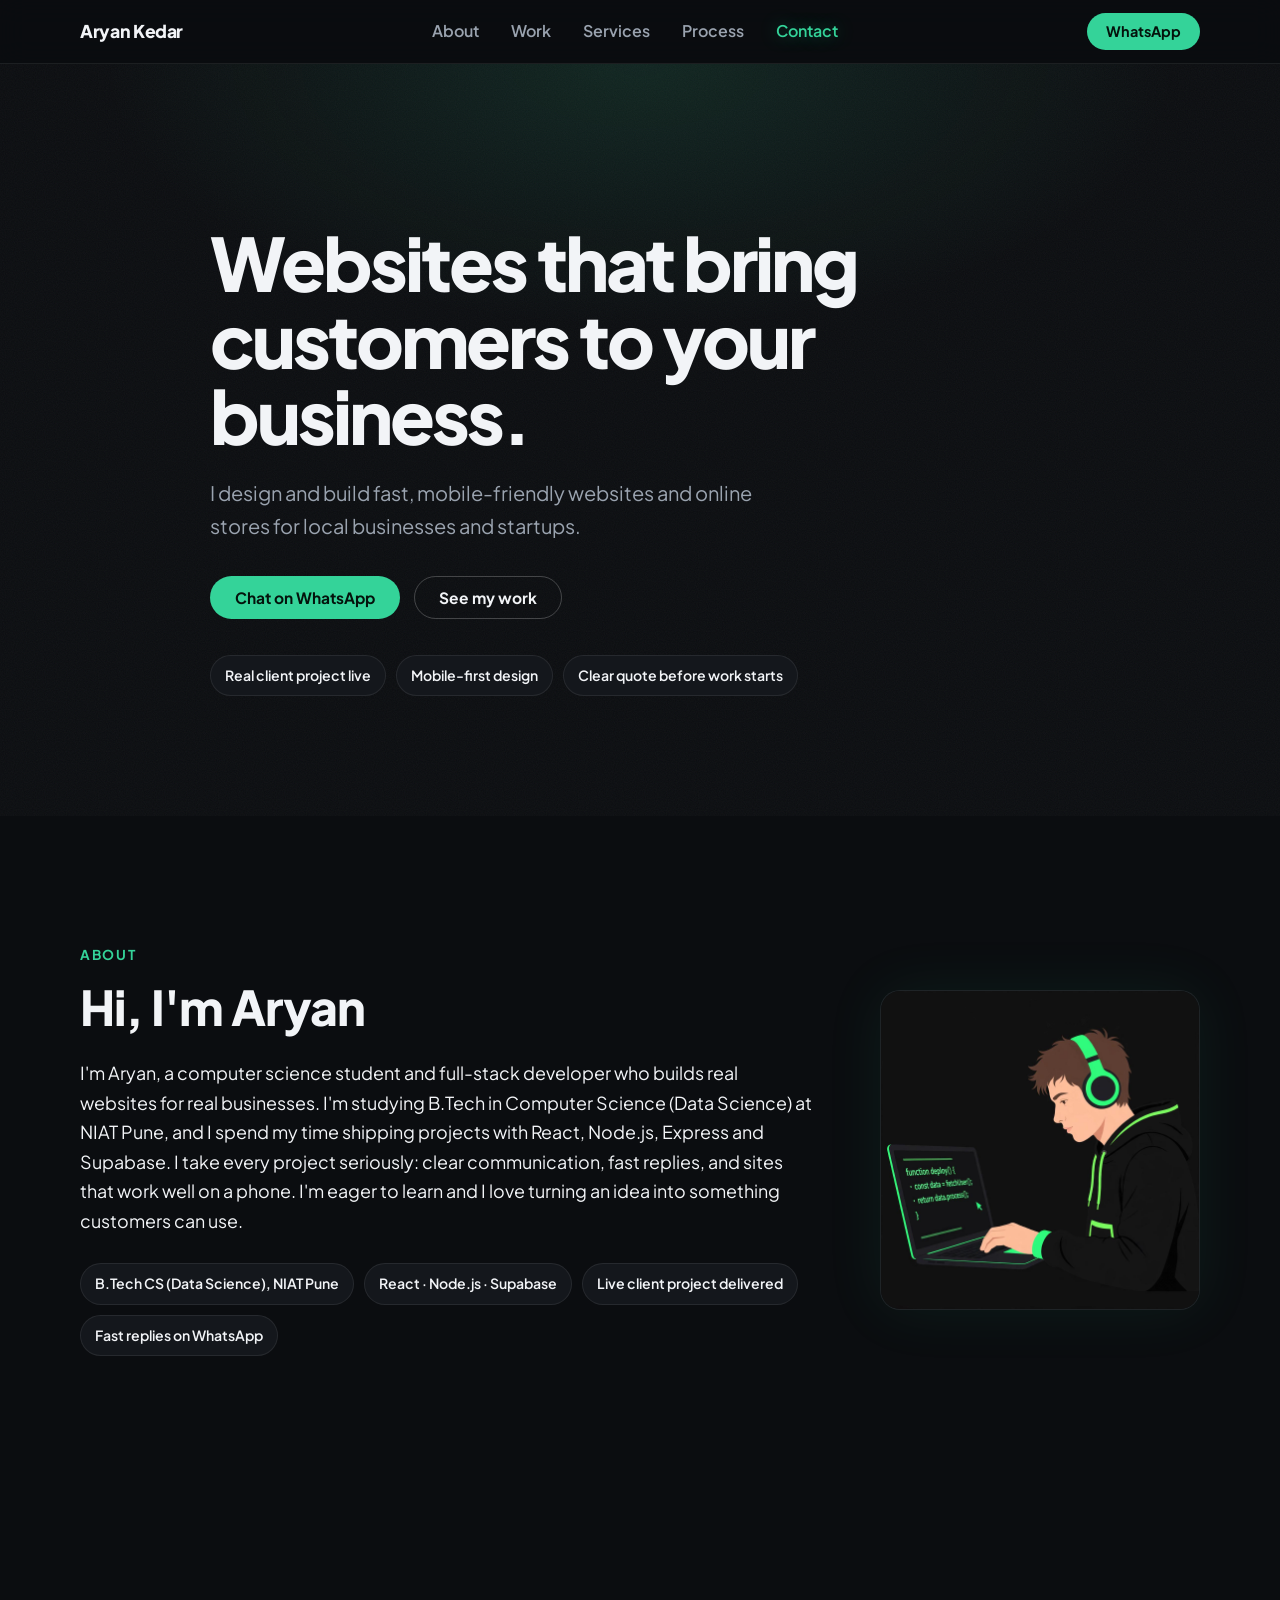
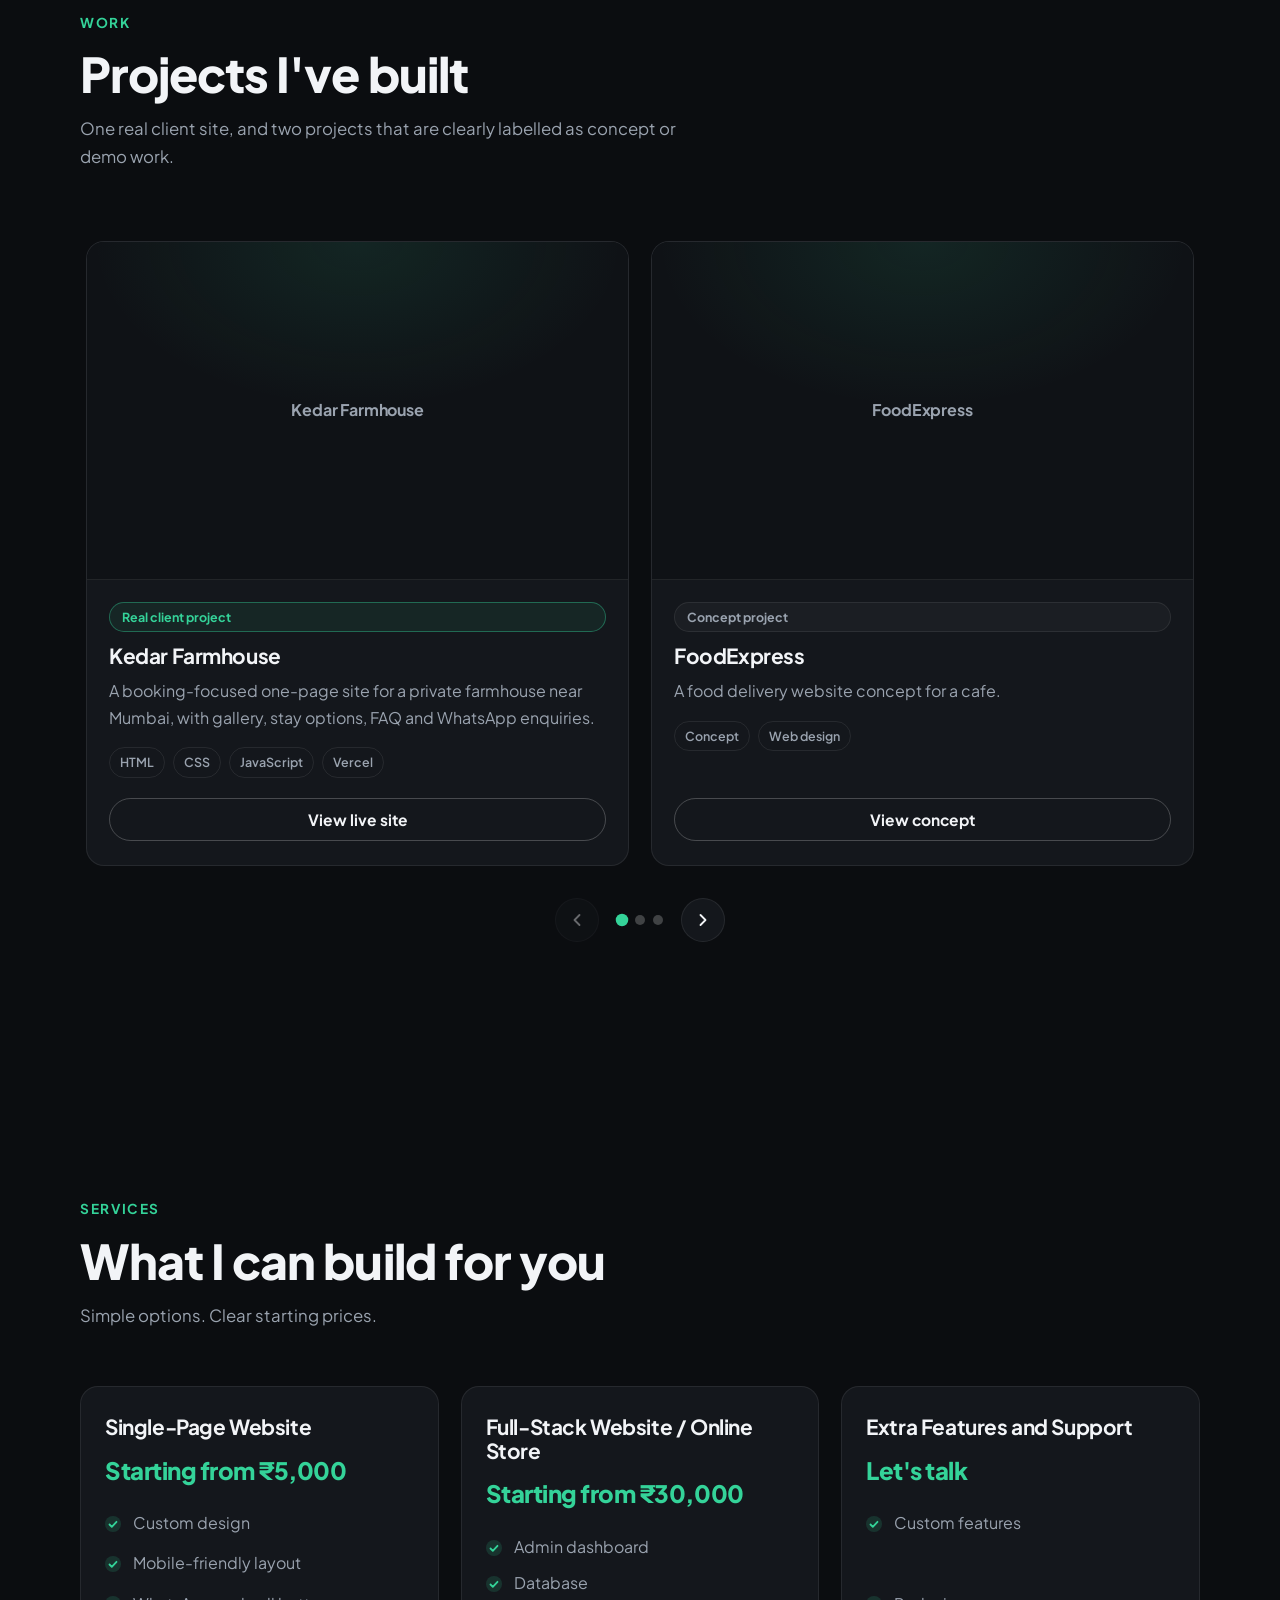
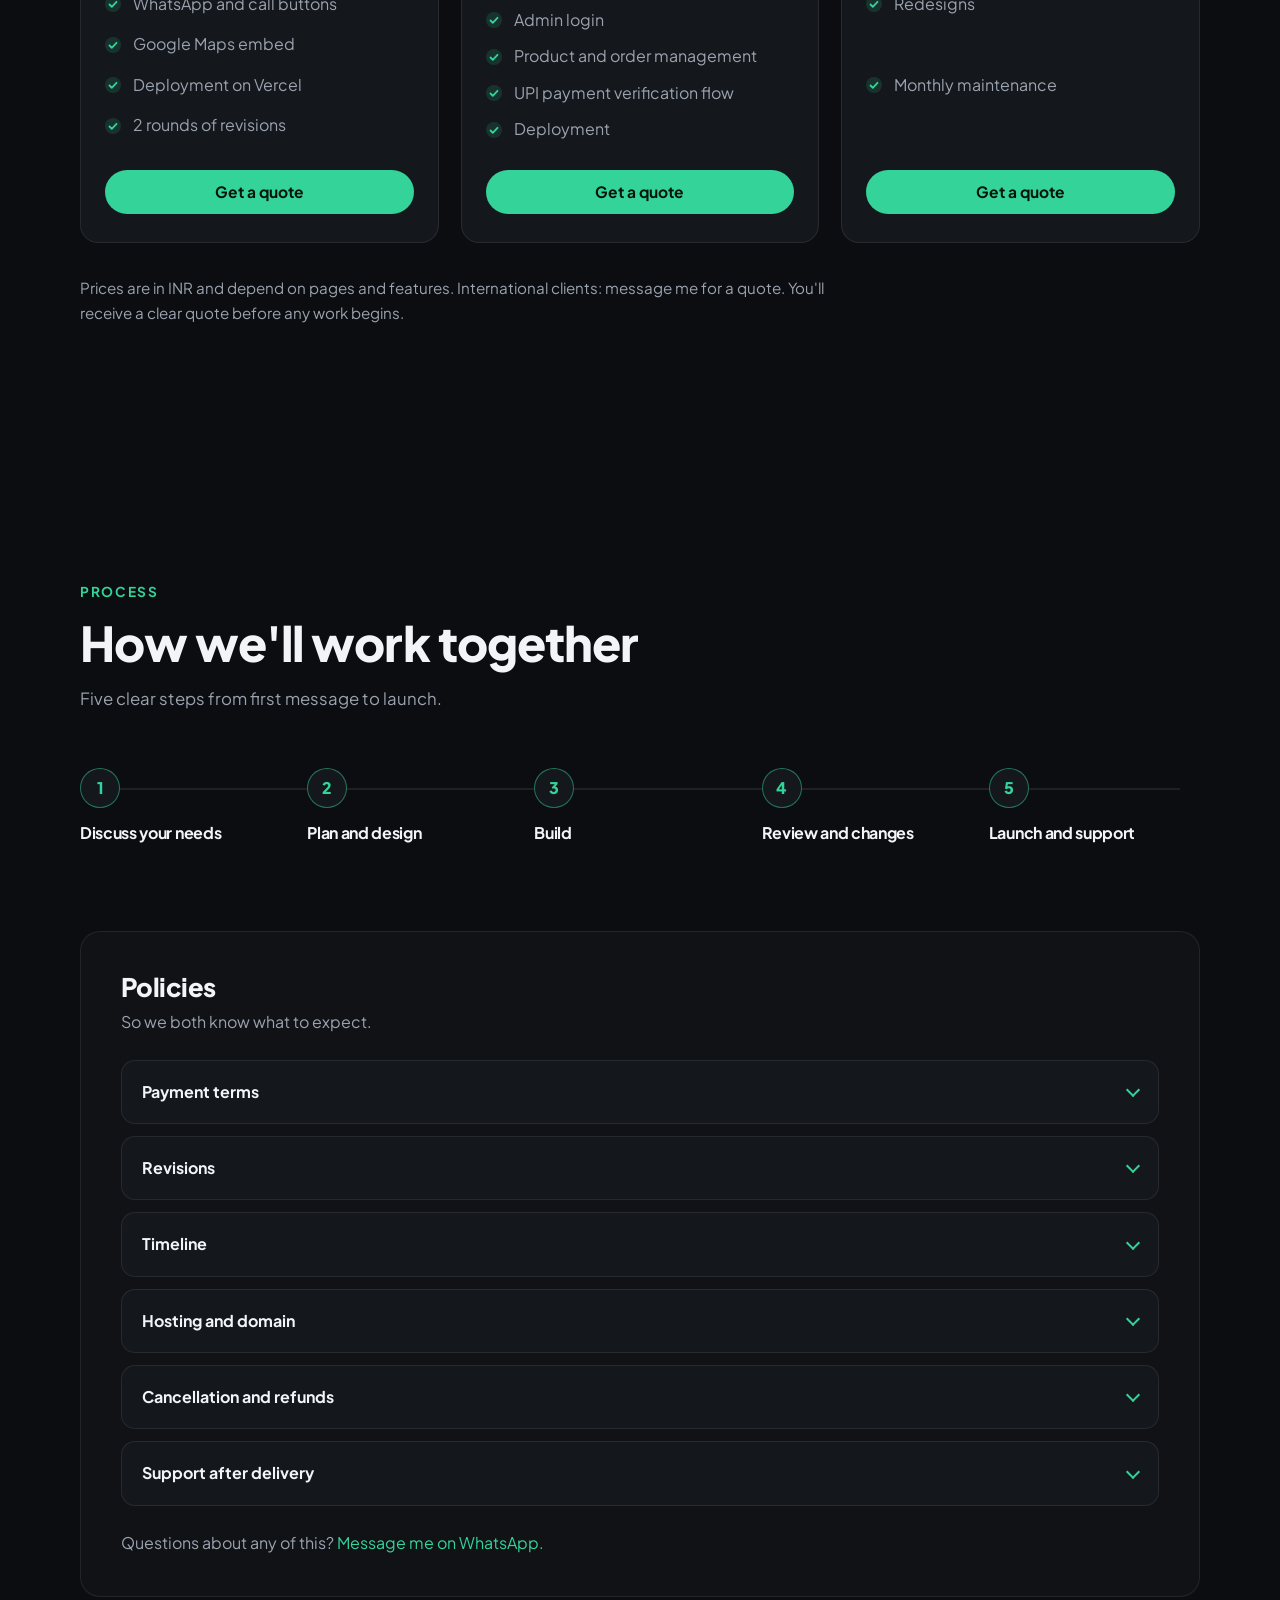
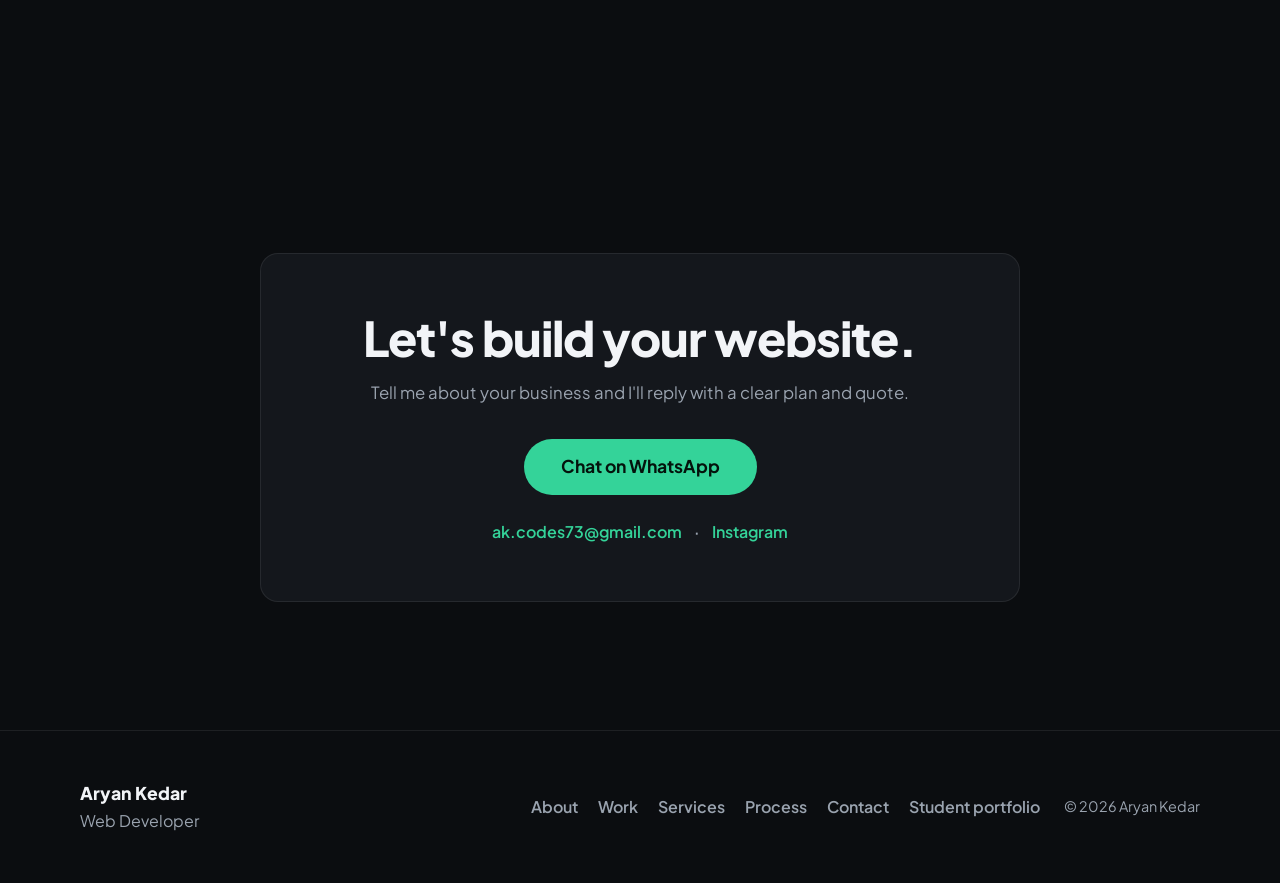
==== index.html @ d295b37e "initial commit" ====
<!DOCTYPE html>
<html lang="en">

<head>
  <meta charset="utf-8">
  <meta name="viewport" content="width=device-width, initial-scale=1">
  <title>Aryan Kedar | Web Developer for Local Businesses and Startups</title>
  <meta name="description"
    content="Aryan Kedar builds fast, mobile-friendly websites and online stores for local businesses and startups in India and abroad. Get a clear quote before work starts.">
  <meta name="theme-color" content="#0B0D10">

  <!-- Open Graph -->
  <meta property="og:type" content="website">
  <meta property="og:title" content="Aryan Kedar | Web Developer">
  <meta property="og:description"
    content="Websites that bring customers to your business. Fast, mobile-friendly sites and online stores for local businesses and startups.">
  <meta property="og:locale" content="en_IN">
  <meta name="twitter:card" content="summary">

  <!-- Favicon -->
  <link rel="icon" type="image/svg+xml" href="assets/favicon.svg">

  <!-- Fonts -->
  <link rel="preconnect" href="https://fonts.googleapis.com">
  <link rel="preconnect" href="https://fonts.gstatic.com" crossorigin>
  <link href="https://fonts.googleapis.com/css2?family=Plus+Jakarta+Sans:wght@400;500;600;700;800&display=swap"
    rel="stylesheet">

  <link rel="stylesheet" href="css/style.css">
  <script src="js/main.js" defer></script>
</head>

<body>
  <a class="skip-link" href="#main">Skip to content</a>

  <!-- 1. NAVBAR -->
  <header class="navbar" id="navbar">
    <div class="container nav-inner">
      <a href="#top" class="brand" aria-label="Aryan Kedar, home">Aryan Kedar</a>

      <nav id="site-nav" class="nav-links" aria-label="Main">
        <a href="#about" data-nav>About</a>
        <a href="#work" data-nav>Work</a>
        <a href="#services" data-nav>Services</a>
        <a href="#process" data-nav>Process</a>
        <a href="#contact" data-nav>Contact</a>
        <a class="btn btn-primary btn-sm nav-wa-mobile" data-wa="general" href="#contact" target="_blank"
          rel="noopener">WhatsApp</a>
      </nav>

      <a class="btn btn-primary btn-sm nav-wa" data-wa="general" href="#contact" target="_blank"
        rel="noopener">WhatsApp</a>

      <button class="menu-toggle" id="menu-toggle" aria-label="Open menu" aria-expanded="false"
        aria-controls="site-nav">
        <span></span><span></span><span></span>
      </button>
    </div>
  </header>

  <main id="main">
    <!-- 2. HERO -->
    <section class="hero" id="top">
      <div class="container hero-inner">
        <h1 class="hero-title reveal">Websites that bring customers to your business.</h1>
        <p class="hero-sub reveal">I design and build fast, mobile-friendly websites and online stores for local
          businesses and startups.</p>
        <div class="hero-actions reveal">
          <a class="btn btn-primary" data-wa="general" href="#contact" target="_blank" rel="noopener">Chat on
            WhatsApp</a>
          <a class="btn btn-outline" href="#work">See my work</a>
        </div>
        <ul class="chips reveal" aria-label="Highlights">
          <li class="chip">Real client project live</li>
          <li class="chip">Mobile-first design</li>
          <li class="chip">Clear quote before work starts</li>
        </ul>
      </div>
    </section>

    <!-- 6. ABOUT -->
    <section class="section" id="about" aria-labelledby="about-title">
      <div class="container about-grid">
        <div class="about-copy">
          <header class="section-head reveal">
            <p class="eyebrow">About</p>
            <h2 id="about-title">Hi, I'm Aryan</h2>
          </header>
          <p class="about-text reveal">I'm Aryan, a computer science student and full-stack developer who builds real
            websites for real businesses. I'm studying B.Tech in Computer Science (Data Science) at NIAT Pune, and I
            spend my time shipping projects with React, Node.js, Express and Supabase. I take every project seriously:
            clear communication, fast replies, and sites that work well on a phone. I'm eager to learn and I love
            turning an idea into something customers can use.</p>
          <ul class="chips reveal" aria-label="Credentials">
            <li class="chip">B.Tech CS (Data Science), NIAT Pune</li>
            <li class="chip">React · Node.js · Supabase</li>
            <li class="chip">Live client project delivered</li>
            <li class="chip">Fast replies on WhatsApp</li>
          </ul>
        </div>
        <figure class="about-figure reveal">
          <img src="assets/images/character.png.jpeg" alt="Friendly cartoon character waving hello" width="352" height="739"
            loading="lazy">
        </figure>
      </div>
    </section>

    <!-- 3. WORK -->
    <section class="section" id="work" aria-labelledby="work-title">
      <div class="container">
        <header class="section-head reveal">
          <p class="eyebrow">Work</p>
          <h2 id="work-title">Projects I've built</h2>
          <p class="section-sub">One real client site, and two projects that are clearly labelled as concept or demo
            work.</p>
        </header>

        <div class="carousel reveal" id="work-carousel" role="region" aria-roledescription="carousel"
          aria-label="Projects">
          <div class="carousel-track" id="work-track" tabindex="0">
            <article class="card project" aria-label="Project 1 of 3">
              <div class="shot">
                <img src="assets/images/kedar-farmhouse.jpg" alt="Screenshot of the Kedar Farmhouse booking website"
                  loading="lazy" width="800" height="500">
                <div class="shot-placeholder" aria-hidden="true"><span>Kedar Farmhouse</span></div>
              </div>
              <div class="card-body">
                <span class="status status-live">Real client project</span>
                <h3>Kedar Farmhouse</h3>
                <p>A booking-focused one-page site for a private farmhouse near Mumbai, with gallery, stay options, FAQ
                  and WhatsApp enquiries.</p>
                <ul class="tags" aria-label="Technologies">
                  <li>HTML</li>
                  <li>CSS</li>
                  <li>JavaScript</li>
                  <li>Vercel</li>
                </ul>
                <a class="btn btn-outline btn-block" href="https://kedar-farmhouse.vercel.app" target="_blank"
                  rel="noopener">View live site</a>
              </div>
            </article>

            <article class="card project" aria-label="Project 2 of 3">
              <div class="shot">
                <img src="assets/images/foodexpress.jpg"
                  alt="Screenshot of the FoodExpress cafe delivery website concept" loading="lazy" width="800"
                  height="500">
                <div class="shot-placeholder" aria-hidden="true"><span>FoodExpress</span></div>
              </div>
              <div class="card-body">
                <span class="status">Concept project</span>
                <h3>FoodExpress</h3>
                <p>A food delivery website concept for a cafe.</p>
                <ul class="tags" aria-label="Technologies">
                  <li>Concept</li>
                  <li>Web design</li>
                </ul>
                <a class="btn btn-outline btn-block" href="https://foodexpress73.lovable.app/" target="_blank"
                  rel="noopener">View concept</a>
              </div>
            </article>

            <article class="card project" aria-label="Project 3 of 3">
              <div class="shot">
                <img src="assets/images/my-shop-store.jpg" alt="Screenshot of the My Shop Store full-stack demo"
                  loading="lazy" width="800" height="500">
                <div class="shot-placeholder" aria-hidden="true"><span>My Shop Store</span></div>
              </div>
              <div class="card-body">
                <span class="status">Full-stack demo</span>
                <h3>My Shop Store</h3>
                <p>An online store with an admin dashboard, UPI payment verification and real-time orders.</p>
                <ul class="tags" aria-label="Technologies">
                  <li>React</li>
                  <li>Supabase</li>
                  <li>Tailwind</li>
                </ul>
                <button class="btn btn-outline btn-block" type="button" disabled aria-disabled="true">Coming
                  soon</button>
              </div>
            </article>
          </div>
          <div class="carousel-controls">
            <button class="carousel-btn" type="button" id="work-prev" aria-label="Previous project">
              <svg viewBox="0 0 24 24" width="20" height="20" fill="none" stroke="currentColor" stroke-width="2.2"
                stroke-linecap="round" stroke-linejoin="round" aria-hidden="true">
                <path d="M15 6l-6 6 6 6" />
              </svg>
            </button>
            <div class="carousel-dots" id="work-dots" role="tablist" aria-label="Choose project"></div>
            <button class="carousel-btn" type="button" id="work-next" aria-label="Next project">
              <svg viewBox="0 0 24 24" width="20" height="20" fill="none" stroke="currentColor" stroke-width="2.2"
                stroke-linecap="round" stroke-linejoin="round" aria-hidden="true">
                <path d="M9 6l6 6-6 6" />
              </svg>
            </button>
          </div>
        </div>
      </div>
    </section>

    <!-- 4. SERVICES -->
    <section class="section" id="services" aria-labelledby="services-title">
      <div class="container">
        <header class="section-head reveal">
          <p class="eyebrow">Services</p>
          <h2 id="services-title">What I can build for you</h2>
          <p class="section-sub">Simple options. Clear starting prices.</p>
        </header>

        <div class="grid grid-3">
          <article class="card service reveal">
            <h3>Single-Page Website</h3>
            <p class="price">Starting from ₹5,000</p>
            <ul class="checks">
              <li>Custom design</li>
              <li>Mobile-friendly layout</li>
              <li>WhatsApp and call buttons</li>
              <li>Google Maps embed</li>
              <li>Deployment on Vercel</li>
              <li>2 rounds of revisions</li>
            </ul>
            <a class="btn btn-primary btn-block" data-wa="single" href="#contact" target="_blank" rel="noopener">Get a
              quote</a>
          </article>

          <article class="card service reveal">
            <h3>Full-Stack Website / Online Store</h3>
            <p class="price">Starting from ₹30,000</p>
            <ul class="checks">
              <li>Admin dashboard</li>
              <li>Database</li>
              <li>Admin login</li>
              <li>Product and order management</li>
              <li>UPI payment verification flow</li>
              <li>Deployment</li>
            </ul>
            <a class="btn btn-primary btn-block" data-wa="fullstack" href="#contact" target="_blank" rel="noopener">Get
              a quote</a>
          </article>

          <article class="card service reveal">
            <h3>Extra Features and Support</h3>
            <p class="price">Let's talk</p>
            <ul class="checks">
              <li>Custom features</li>
              <li>Redesigns</li>
              <li>Monthly maintenance</li>
            </ul>
            <a class="btn btn-primary btn-block" data-wa="extras" href="#contact" target="_blank" rel="noopener">Get a
              quote</a>
          </article>
        </div>

        <p class="note reveal">Prices are in INR and depend on pages and features. International clients: message me for
          a quote. You'll receive a clear quote before any work begins.</p>
      </div>
    </section>

    <!-- 5. PROCESS AND POLICIES -->
    <section class="section" id="process" aria-labelledby="process-title">
      <div class="container">
        <header class="section-head reveal">
          <p class="eyebrow">Process</p>
          <h2 id="process-title">How we'll work together</h2>
          <p class="section-sub">Five clear steps from first message to launch.</p>
        </header>

        <!-- Part A: timeline -->
        <ol class="timeline reveal">
          <li><span class="step-num" aria-hidden="true">1</span>
            <h3>Discuss your needs</h3>
          </li>
          <li><span class="step-num" aria-hidden="true">2</span>
            <h3>Plan and design</h3>
          </li>
          <li><span class="step-num" aria-hidden="true">3</span>
            <h3>Build</h3>
          </li>
          <li><span class="step-num" aria-hidden="true">4</span>
            <h3>Review and changes</h3>
          </li>
          <li><span class="step-num" aria-hidden="true">5</span>
            <h3>Launch and support</h3>
          </li>
        </ol>

        <!-- Part B: policies (filled by js/main.js from the POLICIES array) -->
        <div class="policies reveal" id="policies" hidden aria-labelledby="policies-title">
          <h3 id="policies-title" class="policies-title">Policies</h3>
          <p class="policies-sub">So we both know what to expect.</p>
          <div class="accordion" id="policies-list"></div>
          <p class="policies-foot">Questions about any of this? <a data-wa="policies" href="#contact" target="_blank"
              rel="noopener">Message me on WhatsApp.</a></p>
        </div>
      </div>
    </section>

    <!-- 7. CONTACT -->
    <section class="section" id="contact" aria-labelledby="contact-title">
      <div class="container narrow">
        <div class="card contact-card reveal">
          <h2 id="contact-title">Let's build your website.</h2>
          <p class="section-sub">Tell me about your business and I'll reply with a clear plan and quote.</p>

          <a class="btn btn-primary btn-lg" data-wa="general" href="#contact" target="_blank" rel="noopener">Chat on
            WhatsApp</a>

          <p class="contact-links">
            <a id="email-link" href="#contact">Email</a>
            <span aria-hidden="true">·</span>
            <a id="instagram-link" href="#contact" target="_blank" rel="noopener">Instagram</a>
          </p>
        </div>
      </div>
    </section>
  </main>

  <!-- 8. FOOTER -->
  <footer class="footer">
    <div class="container footer-inner">
      <div>
        <p class="footer-name">Aryan Kedar</p>
        <p class="footer-role">Web Developer</p>
      </div>
      <nav class="footer-links" aria-label="Footer">
        <a href="#about">About</a>
        <a href="#work">Work</a>
        <a href="#services">Services</a>
        <a href="#process">Process</a>
        <a href="#contact">Contact</a>
        <a href="https://portfolio-website-delta-ten-23.vercel.app/" target="_blank" rel="noopener">Student
          portfolio</a>
      </nav>
      <p class="footer-copy">© 2026 Aryan Kedar</p>
    </div>
  </footer>

  <!-- Floating WhatsApp button (shown on mobile) -->
  <a class="wa-float" data-wa="general" href="#contact" target="_blank" rel="noopener" aria-label="Chat on WhatsApp">
    <svg viewBox="0 0 24 24" width="26" height="26" fill="currentColor" aria-hidden="true">
      <path
        d="M12.04 2a9.9 9.9 0 0 0-8.5 14.95L2 22l5.2-1.5A9.9 9.9 0 1 0 12.04 2Zm0 18.1a8.2 8.2 0 0 1-4.2-1.16l-.3-.18-3.08.89.9-3-.2-.31a8.2 8.2 0 1 1 6.88 3.76Zm4.5-6.13c-.25-.12-1.46-.72-1.69-.8-.23-.08-.39-.12-.56.12-.16.25-.64.8-.78.97-.14.16-.29.18-.53.06a6.7 6.7 0 0 1-3.3-2.88c-.25-.43.25-.4.72-1.33.08-.16.04-.3-.02-.42-.06-.12-.56-1.35-.76-1.85-.2-.48-.4-.42-.56-.42h-.47c-.16 0-.43.06-.65.3-.23.25-.86.84-.86 2.05 0 1.2.88 2.37 1 2.54.12.16 1.72 2.63 4.17 3.69.58.25 1.04.4 1.4.52.59.19 1.12.16 1.54.1.47-.07 1.46-.6 1.66-1.17.2-.58.2-1.07.14-1.17-.06-.1-.23-.16-.47-.29Z" />
    </svg>
  </a>
</body>

</html>
---- css/style.css ----
/* ==========================================================
   Aryan Kedar portfolio | Dark theme, mobile-first
   ========================================================== */

/* ---------- Design tokens ---------- */
:root {
  --bg: #0B0D10;
  --surface: #14171C;
  --border: rgba(255, 255, 255, 0.08);
  --text: #F2F4F7;
  --muted: #9AA3AF;
  --accent: #34D399;
  --accent-ink: #04130C;
  /* dark text on emerald buttons (high contrast) */
  --glow: 0 0 0 1px rgba(52, 211, 153, 0.35), 0 8px 30px rgba(52, 211, 153, 0.18);
  --radius: 18px;
  --nav-h: 64px;
  --font: "Plus Jakarta Sans", "Inter", system-ui, -apple-system, "Segoe UI", Roboto, sans-serif;
}

/* ---------- Reset and base ---------- */
*,
*::before,
*::after {
  box-sizing: border-box;
}

html {
  scroll-behavior: smooth;
  scroll-padding-top: calc(var(--nav-h) + 12px);
}

body {
  margin: 0;
  background: var(--bg);
  color: var(--text);
  font-family: var(--font);
  font-size: 1rem;
  line-height: 1.65;
  -webkit-font-smoothing: antialiased;
}

img {
  max-width: 100%;
  display: block;
}

a {
  color: var(--accent);
  text-decoration: none;
}

a:hover {
  text-decoration: underline;
}

ul,
ol {
  margin: 0;
  padding: 0;
  list-style: none;
}

h1,
h2,
h3,
p {
  margin: 0;
}

h1,
h2,
h3 {
  letter-spacing: -0.02em;
  line-height: 1.15;
}

[hidden] {
  display: none !important;
}

/* Visible focus for keyboard users */
:focus-visible {
  outline: 2px solid var(--accent);
  outline-offset: 3px;
  border-radius: 6px;
}

.skip-link {
  position: absolute;
  left: 12px;
  top: -60px;
  z-index: 200;
  background: var(--accent);
  color: var(--accent-ink);
  padding: 10px 16px;
  border-radius: 10px;
  font-weight: 700;
}

.skip-link:focus {
  top: 12px;
  text-decoration: none;
}

.container {
  width: min(1120px, 100% - 40px);
  margin-inline: auto;
}

.container.narrow {
  width: min(760px, 100% - 40px);
}

/* ---------- Buttons ---------- */
.btn {
  display: inline-flex;
  align-items: center;
  justify-content: center;
  gap: 8px;
  padding: 13px 24px;
  border-radius: 999px;
  font: inherit;
  font-weight: 700;
  font-size: 0.97rem;
  line-height: 1;
  border: 1px solid transparent;
  cursor: pointer;
  transition: transform .2s ease, box-shadow .2s ease, background .2s ease, border-color .2s ease;
}

.btn:hover {
  text-decoration: none;
  transform: translateY(-2px);
}

.btn-primary {
  background: var(--accent);
  color: var(--accent-ink);
}

.btn-primary:hover {
  box-shadow: var(--glow);
}

.btn-outline {
  background: transparent;
  color: var(--text);
  border-color: rgba(255, 255, 255, 0.22);
}

.btn-outline:hover {
  border-color: var(--accent);
  color: var(--accent);
}

.btn-sm {
  padding: 10px 18px;
  font-size: 0.9rem;
}

.btn-lg {
  padding: 18px 36px;
  font-size: 1.1rem;
}

.btn-block {
  width: 100%;
}

.btn:disabled {
  opacity: .55;
  cursor: not-allowed;
  transform: none;
  box-shadow: none;
  border-color: var(--border);
  color: var(--muted);
}

/* ---------- Navbar ---------- */
.navbar {
  position: sticky;
  top: 0;
  z-index: 100;
  height: var(--nav-h);
  background: rgba(11, 13, 16, 0.72);
  -webkit-backdrop-filter: blur(14px);
  backdrop-filter: blur(14px);
  border-bottom: 1px solid var(--border);
}

.nav-inner {
  height: 100%;
  display: flex;
  align-items: center;
  justify-content: space-between;
  gap: 16px;
}

.brand {
  color: var(--text);
  font-weight: 800;
  font-size: 1.1rem;
  letter-spacing: -0.02em;
}

.brand:hover {
  text-decoration: none;
}

.nav-links {
  position: absolute;
  top: var(--nav-h);
  left: 0;
  right: 0;
  display: none;
  flex-direction: column;
  gap: 4px;
  padding: 16px 20px 20px;
  background: rgba(11, 13, 16, 0.96);
  border-bottom: 1px solid var(--border);
}

.nav-links.open {
  display: flex;
}

.nav-links a[data-nav] {
  color: var(--muted);
  font-weight: 600;
  padding: 12px 4px;
  border-radius: 8px;
}

.nav-links a[data-nav]:hover {
  color: var(--text);
  text-decoration: none;
}

.nav-links a[data-nav].active {
  color: var(--accent);
  text-shadow: 0 0 18px rgba(52, 211, 153, 0.45);
}

.nav-wa-mobile {
  margin-top: 8px;
}

.nav-wa {
  display: none;
}

.menu-toggle {
  width: 44px;
  height: 44px;
  display: inline-flex;
  flex-direction: column;
  align-items: center;
  justify-content: center;
  gap: 5px;
  background: transparent;
  border: 1px solid var(--border);
  border-radius: 12px;
  cursor: pointer;
}

.menu-toggle span {
  width: 20px;
  height: 2px;
  background: var(--text);
  border-radius: 2px;
  transition: transform .25s ease, opacity .25s ease;
}

.menu-toggle[aria-expanded="true"] span:nth-child(1) {
  transform: translateY(7px) rotate(45deg);
}

.menu-toggle[aria-expanded="true"] span:nth-child(2) {
  opacity: 0;
}

.menu-toggle[aria-expanded="true"] span:nth-child(3) {
  transform: translateY(-7px) rotate(-45deg);
}

/* ---------- Hero ---------- */
.hero {
  position: relative;
  overflow: hidden;
  padding: clamp(72px, 14vw, 160px) 0 clamp(64px, 10vw, 120px);
  background:
    radial-gradient(60% 50% at 50% 0%, rgba(52, 211, 153, 0.12), transparent 70%),
    var(--bg);
}

/* Very subtle grain */
.hero::after {
  content: "";
  position: absolute;
  inset: 0;
  pointer-events: none;
  opacity: .05;
  background-image: url("data:image/svg+xml;utf8,<svg xmlns='http://www.w3.org/2000/svg' width='120' height='120'><filter id='n'><feTurbulence type='fractalNoise' baseFrequency='.9' numOctaves='2' stitchTiles='stitch'/></filter><rect width='100%' height='100%' filter='url(%23n)'/></svg>");
}

.hero-inner {
  position: relative;
  z-index: 1;
  max-width: 860px;
}

.hero-title {
  font-size: clamp(2.4rem, 8vw, 4.6rem);
  font-weight: 800;
  letter-spacing: -0.04em;
  line-height: 1.04;
}

.hero-sub {
  margin-top: 22px;
  max-width: 600px;
  font-size: clamp(1.05rem, 2.5vw, 1.25rem);
  color: var(--muted);
}

.hero-actions {
  margin-top: 34px;
  display: flex;
  flex-wrap: wrap;
  gap: 14px;
}

/* ---------- Chips and tags ---------- */
.chips {
  margin-top: 36px;
  display: flex;
  flex-wrap: wrap;
  gap: 10px;
}

.chip {
  padding: 8px 14px;
  border-radius: 999px;
  font-size: 0.88rem;
  font-weight: 600;
  color: var(--text);
  background: var(--surface);
  border: 1px solid var(--border);
}

.tags {
  display: flex;
  flex-wrap: wrap;
  gap: 8px;
  margin: 16px 0 20px;
}

.tags li {
  font-size: 0.78rem;
  font-weight: 600;
  color: var(--muted);
  padding: 4px 10px;
  border-radius: 999px;
  border: 1px solid var(--border);
}

/* ---------- Sections ---------- */
.section {
  padding: clamp(72px, 11vw, 128px) 0;
}

.section-head {
  margin-bottom: clamp(36px, 6vw, 56px);
}

.eyebrow {
  color: var(--accent);
  font-weight: 700;
  font-size: 0.85rem;
  letter-spacing: 0.12em;
  text-transform: uppercase;
  margin-bottom: 12px;
}

.section h2 {
  font-size: clamp(1.9rem, 5vw, 3rem);
  font-weight: 800;
}

.section-sub {
  margin-top: 14px;
  color: var(--muted);
  font-size: 1.05rem;
  max-width: 620px;
}

.note {
  margin-top: 32px;
  color: var(--muted);
  font-size: 0.95rem;
  max-width: 760px;
}

/* ---------- Cards and grids ---------- */
.grid {
  display: grid;
  gap: 22px;
}

.card {
  background: var(--surface);
  border: 1px solid var(--border);
  border-radius: var(--radius);
  transition: transform .25s ease, box-shadow .25s ease, border-color .25s ease;
}

.card:hover {
  transform: translateY(-6px);
  border-color: rgba(52, 211, 153, 0.4);
  box-shadow: var(--glow);
}

.card-body {
  padding: 22px 22px 24px;
}

.card h3 {
  font-size: 1.3rem;
  font-weight: 700;
}

/* Project cards */
.project {
  overflow: hidden;
  display: flex;
  flex-direction: column;
}

.project .card-body {
  display: flex;
  flex-direction: column;
  flex: 1;
}

.project .card-body p {
  color: var(--muted);
  margin-top: 10px;
}

.project .card-body .btn {
  margin-top: auto;
}

.shot {
  position: relative;
  aspect-ratio: 16 / 10;
  background: #0F1216;
  border-bottom: 1px solid var(--border);
}

.shot img {
  position: absolute;
  inset: 0;
  width: 100%;
  height: 100%;
  object-fit: cover;
  z-index: 1;
}

.shot-placeholder {
  position: absolute;
  inset: 0;
  display: grid;
  place-items: center;
  text-align: center;
  padding: 16px;
  background: radial-gradient(70% 70% at 50% 0%, rgba(52, 211, 153, 0.1), transparent 70%), #0F1216;
  color: var(--muted);
  font-weight: 700;
  letter-spacing: -0.01em;
}

.shot.no-image img {
  display: none;
}

.status {
  display: inline-block;
  margin-bottom: 12px;
  padding: 4px 12px;
  border-radius: 999px;
  font-size: 0.78rem;
  font-weight: 700;
  color: var(--muted);
  border: 1px solid var(--border);
  background: rgba(255, 255, 255, 0.03);
}

.status-live {
  color: var(--accent);
  border-color: rgba(52, 211, 153, 0.4);
  background: rgba(52, 211, 153, 0.08);
}

/* Service cards */
.service {
  padding: 28px 24px;
  display: flex;
  flex-direction: column;
}

.price {
  margin: 12px 0 20px;
  font-size: 1.5rem;
  font-weight: 800;
  color: var(--accent);
  letter-spacing: -0.02em;
}

.checks {
  display: grid;
  gap: 10px;
  margin-bottom: 28px;
  color: var(--text);
  flex: 1;
}

.checks li {
  position: relative;
  padding-left: 28px;
  color: var(--muted);
}

.checks li::before {
  content: "";
  position: absolute;
  left: 0;
  top: 0.35em;
  width: 16px;
  height: 16px;
  border-radius: 50%;
  background: rgba(52, 211, 153, 0.15) url("data:image/svg+xml;utf8,<svg xmlns='http://www.w3.org/2000/svg' viewBox='0 0 16 16'><path d='M4.5 8.5l2.3 2.3 4.7-5' fill='none' stroke='%2334D399' stroke-width='1.8' stroke-linecap='round' stroke-linejoin='round'/></svg>") center / 100% no-repeat;
}

/* ---------- Timeline ---------- */
.timeline {
  position: relative;
  display: grid;
  gap: 28px;
  padding-left: 8px;
}

.timeline::before {
  content: "";
  position: absolute;
  left: 27px;
  top: 10px;
  bottom: 10px;
  width: 2px;
  background: var(--border);
}

.timeline li {
  position: relative;
  display: flex;
  align-items: center;
  gap: 18px;
}

.timeline h3 {
  font-size: 1.1rem;
  font-weight: 700;
}

.step-num {
  position: relative;
  z-index: 1;
  flex: none;
  width: 40px;
  height: 40px;
  display: grid;
  place-items: center;
  border-radius: 50%;
  background: var(--surface);
  border: 1px solid rgba(52, 211, 153, 0.5);
  color: var(--accent);
  font-weight: 800;
}

/* ---------- Policies ---------- */
.policies {
  margin-top: clamp(56px, 8vw, 88px);
  padding: clamp(24px, 4vw, 40px);
  border: 1px solid var(--border);
  border-radius: 20px;
  background: rgba(20, 23, 28, 0.6);
}

.policies-title {
  font-size: 1.6rem;
  font-weight: 800;
}

.policies-sub {
  margin: 8px 0 24px;
  color: var(--muted);
}

.accordion {
  display: grid;
  gap: 12px;
}

.acc-item {
  background: var(--surface);
  border: 1px solid var(--border);
  border-radius: 14px;
  overflow: hidden;
}

.acc-btn {
  width: 100%;
  display: flex;
  align-items: center;
  justify-content: space-between;
  gap: 16px;
  padding: 18px 20px;
  background: none;
  border: 0;
  color: var(--text);
  font: inherit;
  font-weight: 700;
  text-align: left;
  cursor: pointer;
}

.acc-btn:hover {
  color: var(--accent);
}

.acc-icon {
  flex: none;
  width: 10px;
  height: 10px;
  margin-top: -4px;
  border-right: 2px solid var(--accent);
  border-bottom: 2px solid var(--accent);
  transform: rotate(45deg);
  transition: transform .25s ease, margin .25s ease;
  /* "v" when closed */
}

.acc-btn[aria-expanded="true"] .acc-icon {
  transform: rotate(-135deg);
  margin-top: 4px;
}

/* "^" when open */
.acc-panel {
  padding: 0 20px 20px;
  color: var(--muted);
}

.acc-panel[hidden] {
  display: none;
}

.todo-flag {
  display: inline-block;
  margin-left: 8px;
  padding: 2px 8px;
  border-radius: 6px;
  font-size: 0.72rem;
  font-weight: 700;
  color: #FBBF24;
  border: 1px dashed #FBBF24;
  background: rgba(251, 191, 36, 0.08);
}

.acc-item.is-todo {
  border-style: dashed;
  border-color: rgba(251, 191, 36, 0.5);
}

.policies-foot {
  margin-top: 24px;
  color: var(--muted);
}

/* ---------- About ---------- */
.about-grid {
  display: grid;
  gap: 40px;
  align-items: center;
}

.about-text {
  font-size: 1.12rem;
  color: var(--text);
}

.about-text+.chips {
  margin-top: 28px;
}

.about-copy .section-head {
  margin-bottom: 24px;
}

.about-figure {
  margin: 0 auto;
  width: min(300px, 80%);
  border-radius: 20px;
  overflow: hidden;
  border: 1px solid var(--border);
  background: #0C1115;
  box-shadow: 0 0 60px rgba(52, 211, 153, 0.08);
}

.about-figure img {
  width: 100%;
  height: auto;
}

/* ---------- Work carousel ---------- */
.carousel-track {
  display: flex;
  gap: 22px;
  overflow-x: auto;
  padding: 14px 6px 28px;
  scroll-snap-type: x mandatory;
  scroll-padding-inline: 6px;
  scrollbar-width: none;
  -webkit-overflow-scrolling: touch;
}

.carousel-track::-webkit-scrollbar {
  display: none;
}

.carousel-track .project {
  flex: 0 0 88%;
  scroll-snap-align: start;
}

.carousel-controls {
  display: flex;
  align-items: center;
  justify-content: center;
  gap: 18px;
  margin-top: 4px;
}

.carousel-btn {
  width: 44px;
  height: 44px;
  display: grid;
  place-items: center;
  border-radius: 50%;
  cursor: pointer;
  background: var(--surface);
  color: var(--text);
  border: 1px solid var(--border);
  transition: transform .2s ease, box-shadow .2s ease, border-color .2s ease, color .2s ease;
}

.carousel-btn:hover:not(:disabled) {
  transform: translateY(-2px);
  border-color: var(--accent);
  color: var(--accent);
  box-shadow: var(--glow);
}

.carousel-btn:disabled {
  opacity: .4;
  cursor: not-allowed;
}

.carousel-dots {
  display: flex;
  gap: 8px;
}

.carousel-dot {
  width: 10px;
  height: 10px;
  padding: 0;
  border-radius: 50%;
  border: 0;
  cursor: pointer;
  background: rgba(255, 255, 255, 0.22);
  transition: background .2s ease, transform .2s ease;
}

.carousel-dot[aria-selected="true"] {
  background: var(--accent);
  transform: scale(1.25);
}

/* ---------- Contact ---------- */
.contact-card {
  padding: clamp(28px, 6vw, 56px);
  text-align: center;
}

.contact-card:hover {
  transform: none;
}

.contact-card .section-sub {
  margin: 14px auto 32px;
}

.contact-links {
  margin-top: 24px;
  display: flex;
  justify-content: center;
  gap: 12px;
  font-weight: 600;
  color: var(--muted);
}

/* ---------- Footer ---------- */
.footer {
  border-top: 1px solid var(--border);
  padding: 48px 0 96px;
}

.footer-inner {
  display: grid;
  gap: 24px;
}

.footer-name {
  font-weight: 800;
  font-size: 1.1rem;
}

.footer-role {
  color: var(--muted);
}

.footer-links {
  display: flex;
  flex-wrap: wrap;
  gap: 8px 20px;
}

.footer-links a {
  color: var(--muted);
  font-weight: 600;
}

.footer-links a:hover {
  color: var(--accent);
}

.footer-copy {
  color: var(--muted);
  font-size: 0.9rem;
}

/* ---------- Floating WhatsApp (mobile) ---------- */
.wa-float {
  position: fixed;
  right: 18px;
  bottom: 18px;
  z-index: 90;
  width: 58px;
  height: 58px;
  display: grid;
  place-items: center;
  border-radius: 50%;
  background: var(--accent);
  color: var(--accent-ink);
  box-shadow: 0 8px 24px rgba(0, 0, 0, 0.45), 0 0 0 1px rgba(52, 211, 153, 0.4), 0 0 28px rgba(52, 211, 153, 0.25);
  transition: transform .2s ease;
}

.wa-float:hover {
  transform: translateY(-3px) scale(1.05);
  text-decoration: none;
}

/* ---------- Scroll reveal ---------- */
.js .reveal {
  opacity: 0;
  transform: translateY(22px);
  transition: opacity .7s ease, transform .7s ease;
}

.js .reveal.visible {
  opacity: 1;
  transform: none;
}

/* ---------- 404 page ---------- */
.nf {
  min-height: 100vh;
  display: grid;
  place-items: center;
  text-align: center;
  padding: 24px;
  background: radial-gradient(60% 50% at 50% 0%, rgba(52, 211, 153, 0.12), transparent 70%), var(--bg);
}

.nf-code {
  font-size: clamp(5rem, 22vw, 9rem);
  font-weight: 800;
  letter-spacing: -0.05em;
  color: var(--accent);
  line-height: 1;
}

.nf h1 {
  margin: 16px 0 10px;
  font-size: clamp(1.6rem, 5vw, 2.2rem);
}

.nf p {
  color: var(--muted);
  margin-bottom: 28px;
}

/* ---------- Tablet and up ---------- */
@media (min-width: 700px) {
  .grid-3 {
    grid-template-columns: repeat(2, 1fr);
  }

  .carousel-track .project {
    flex-basis: calc((100% - 22px) / 2);
  }

  .footer-inner {
    grid-template-columns: 1fr auto;
    align-items: start;
  }

  .footer-links {
    grid-column: 1 / -1;
  }

  .footer-copy {
    grid-column: 1 / -1;
  }
}

/* ---------- Desktop ---------- */
@media (min-width: 960px) {

  .menu-toggle,
  .nav-wa-mobile,
  .wa-float {
    display: none;
  }

  .nav-wa {
    display: inline-flex;
  }

  .nav-links {
    position: static;
    display: flex;
    flex-direction: row;
    align-items: center;
    gap: 28px;
    padding: 0;
    background: none;
    border: 0;
  }

  .nav-links a[data-nav] {
    padding: 6px 2px;
  }

  .grid-3 {
    grid-template-columns: repeat(3, 1fr);
  }

  .about-grid {
    grid-template-columns: 1fr 320px;
    gap: 64px;
  }

  .about-figure {
    width: 100%;
  }

  .footer {
    padding-bottom: 48px;
  }

  .footer-inner {
    grid-template-columns: 1fr auto auto;
    align-items: center;
  }

  .footer-links {
    grid-column: auto;
  }

  .footer-copy {
    grid-column: auto;
  }

  /* Horizontal timeline */
  .timeline {
    grid-template-columns: repeat(5, 1fr);
    gap: 16px;
    padding-left: 0;
  }

  .timeline::before {
    left: 20px;
    right: 20px;
    top: 20px;
    bottom: auto;
    width: auto;
    height: 2px;
  }

  .timeline li {
    flex-direction: column;
    align-items: flex-start;
    gap: 16px;
  }

  .timeline h3 {
    font-size: 1rem;
  }
}

/* ---------- Reduced motion ---------- */
@media (prefers-reduced-motion: reduce) {
  html {
    scroll-behavior: auto;
  }

  *,
  *::before,
  *::after {
    transition-duration: 0.01ms !important;
    animation-duration: 0.01ms !important;
  }

  .js .reveal {
    opacity: 1;
    transform: none;
  }

  .card:hover,
  .btn:hover,
  .wa-float:hover {
    transform: none;
  }
}
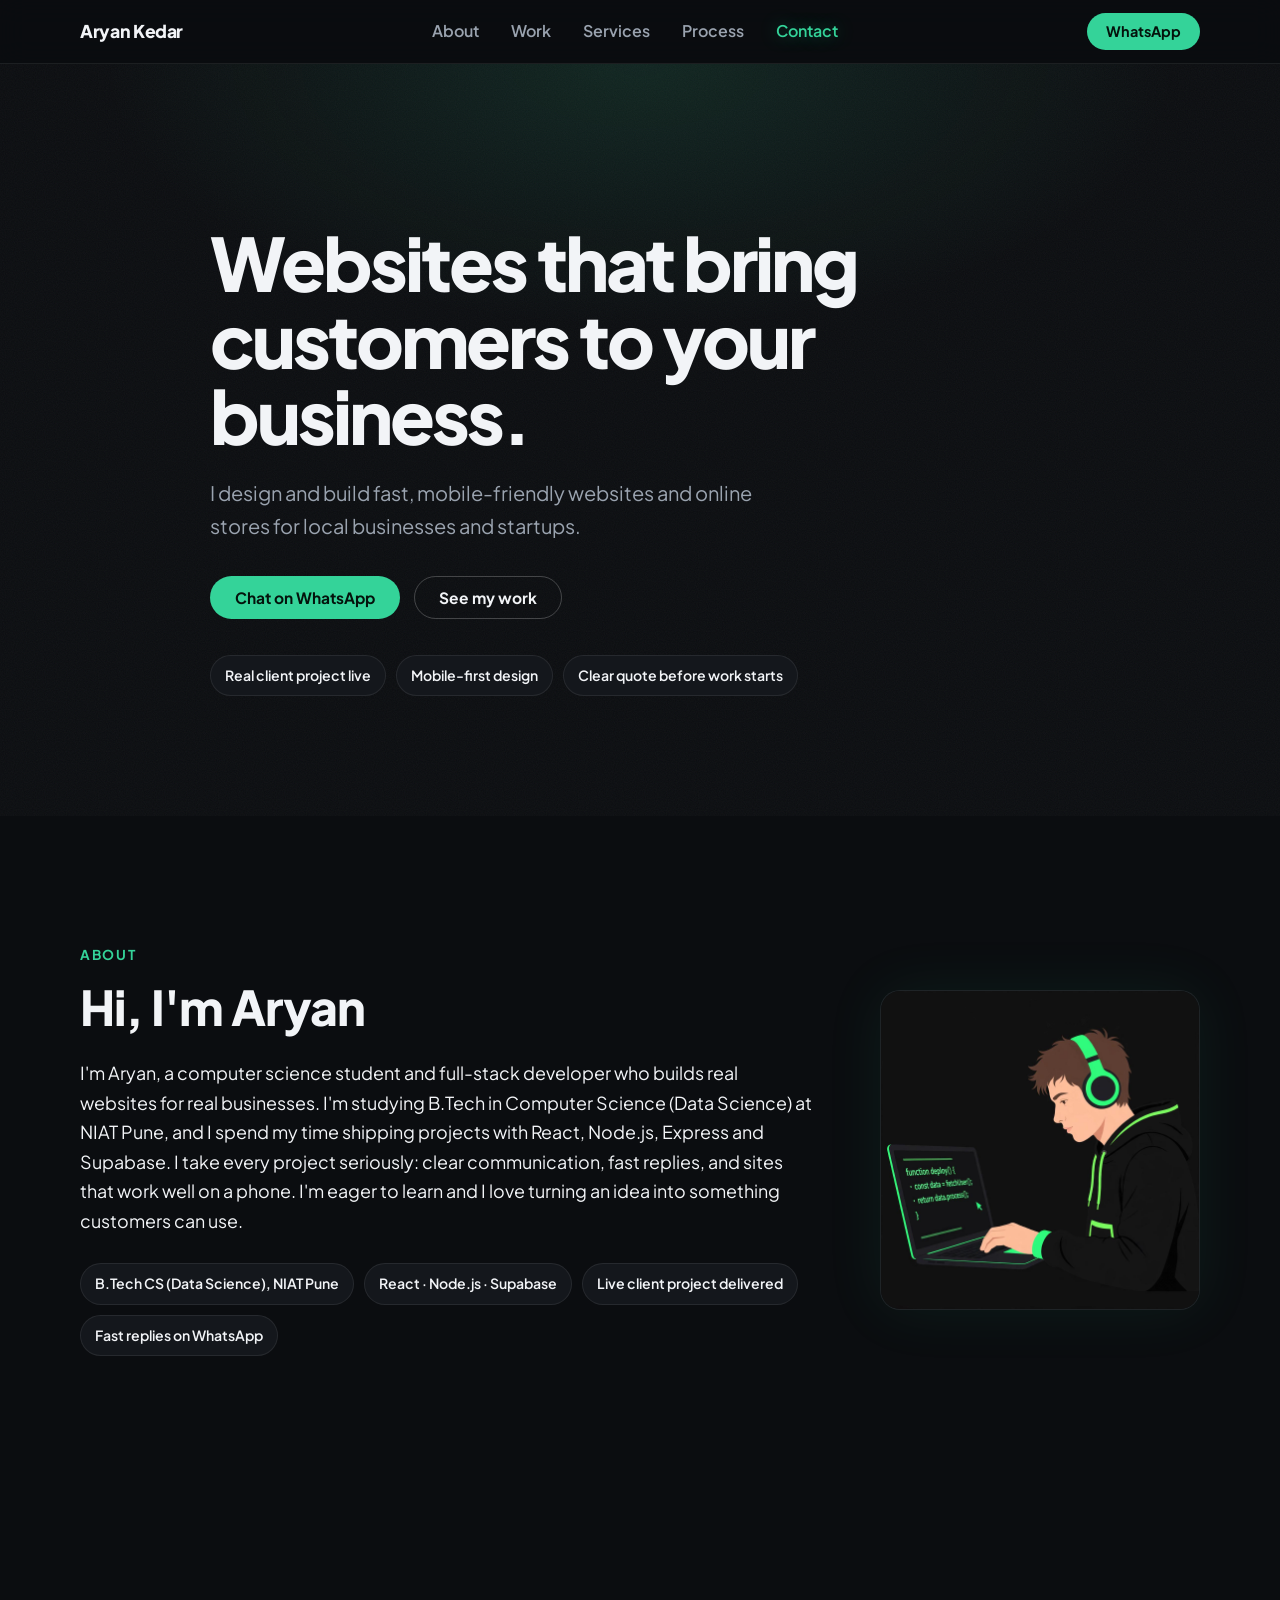
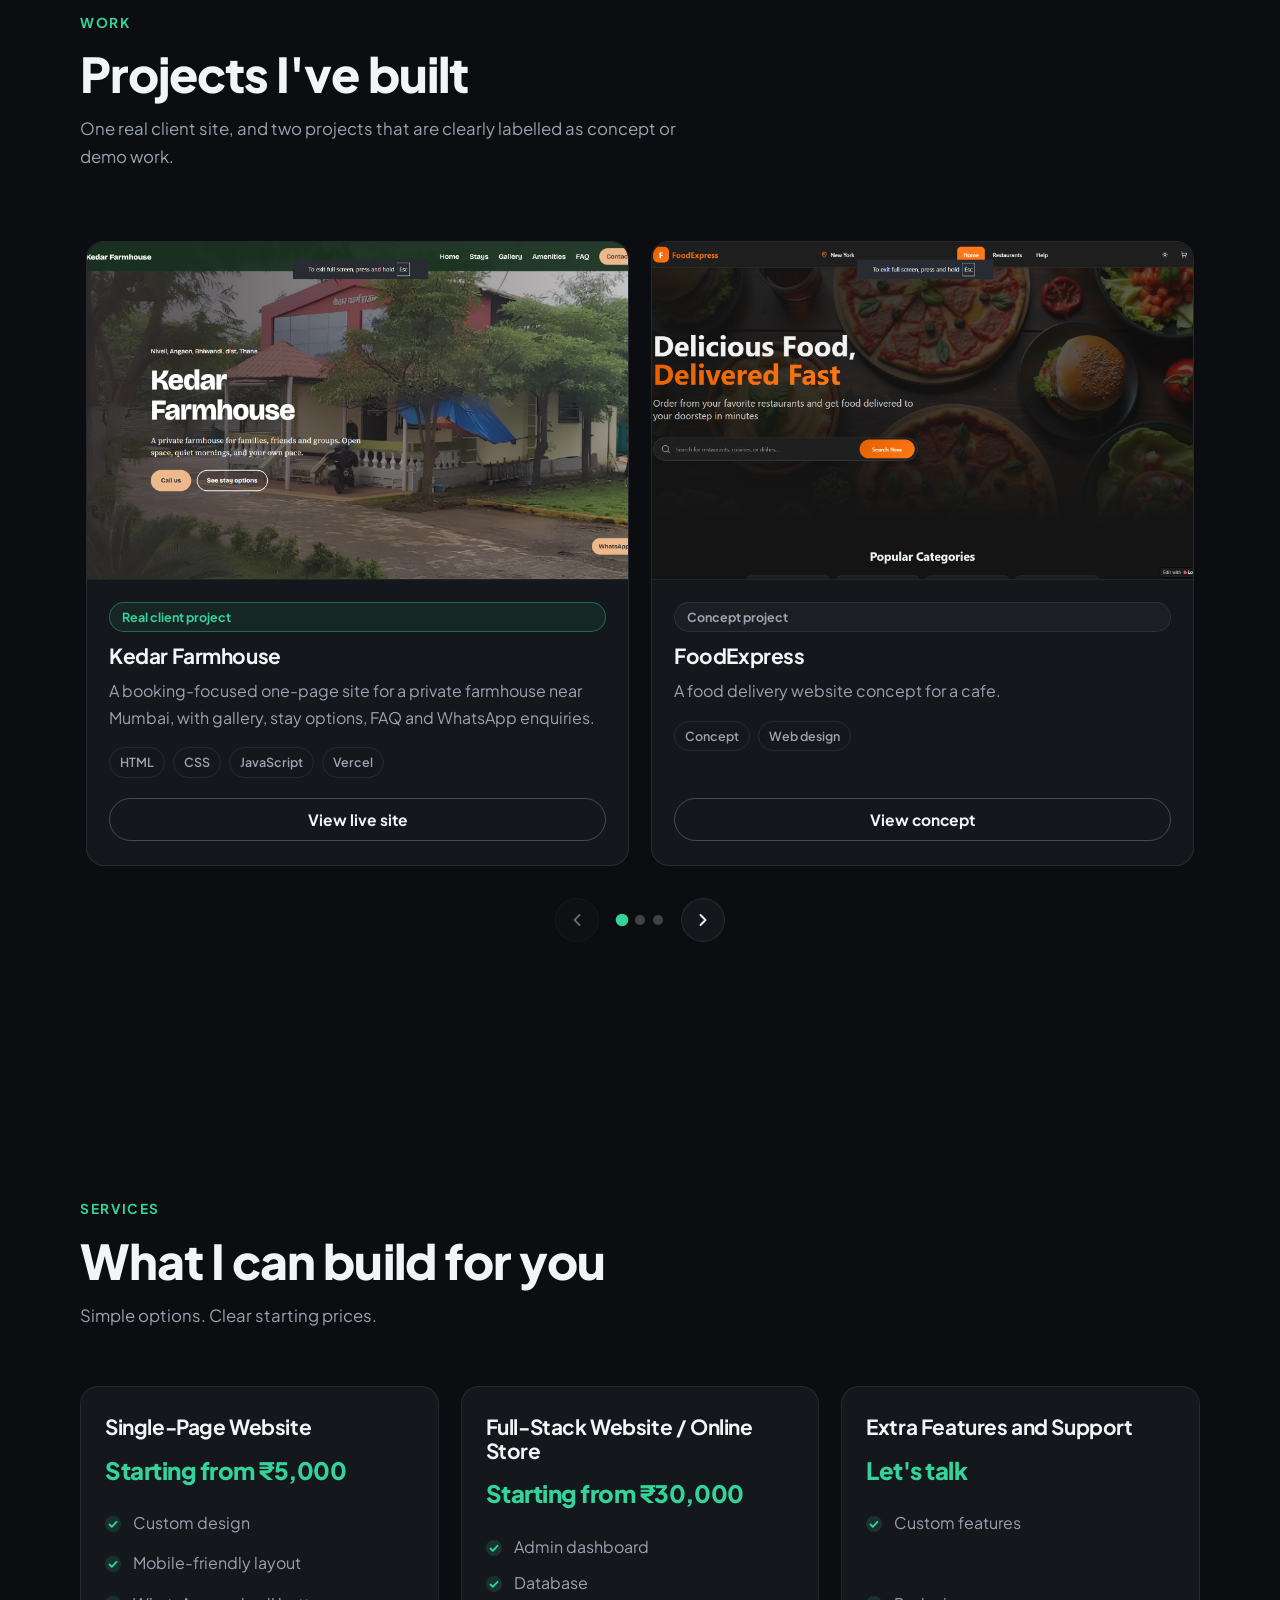
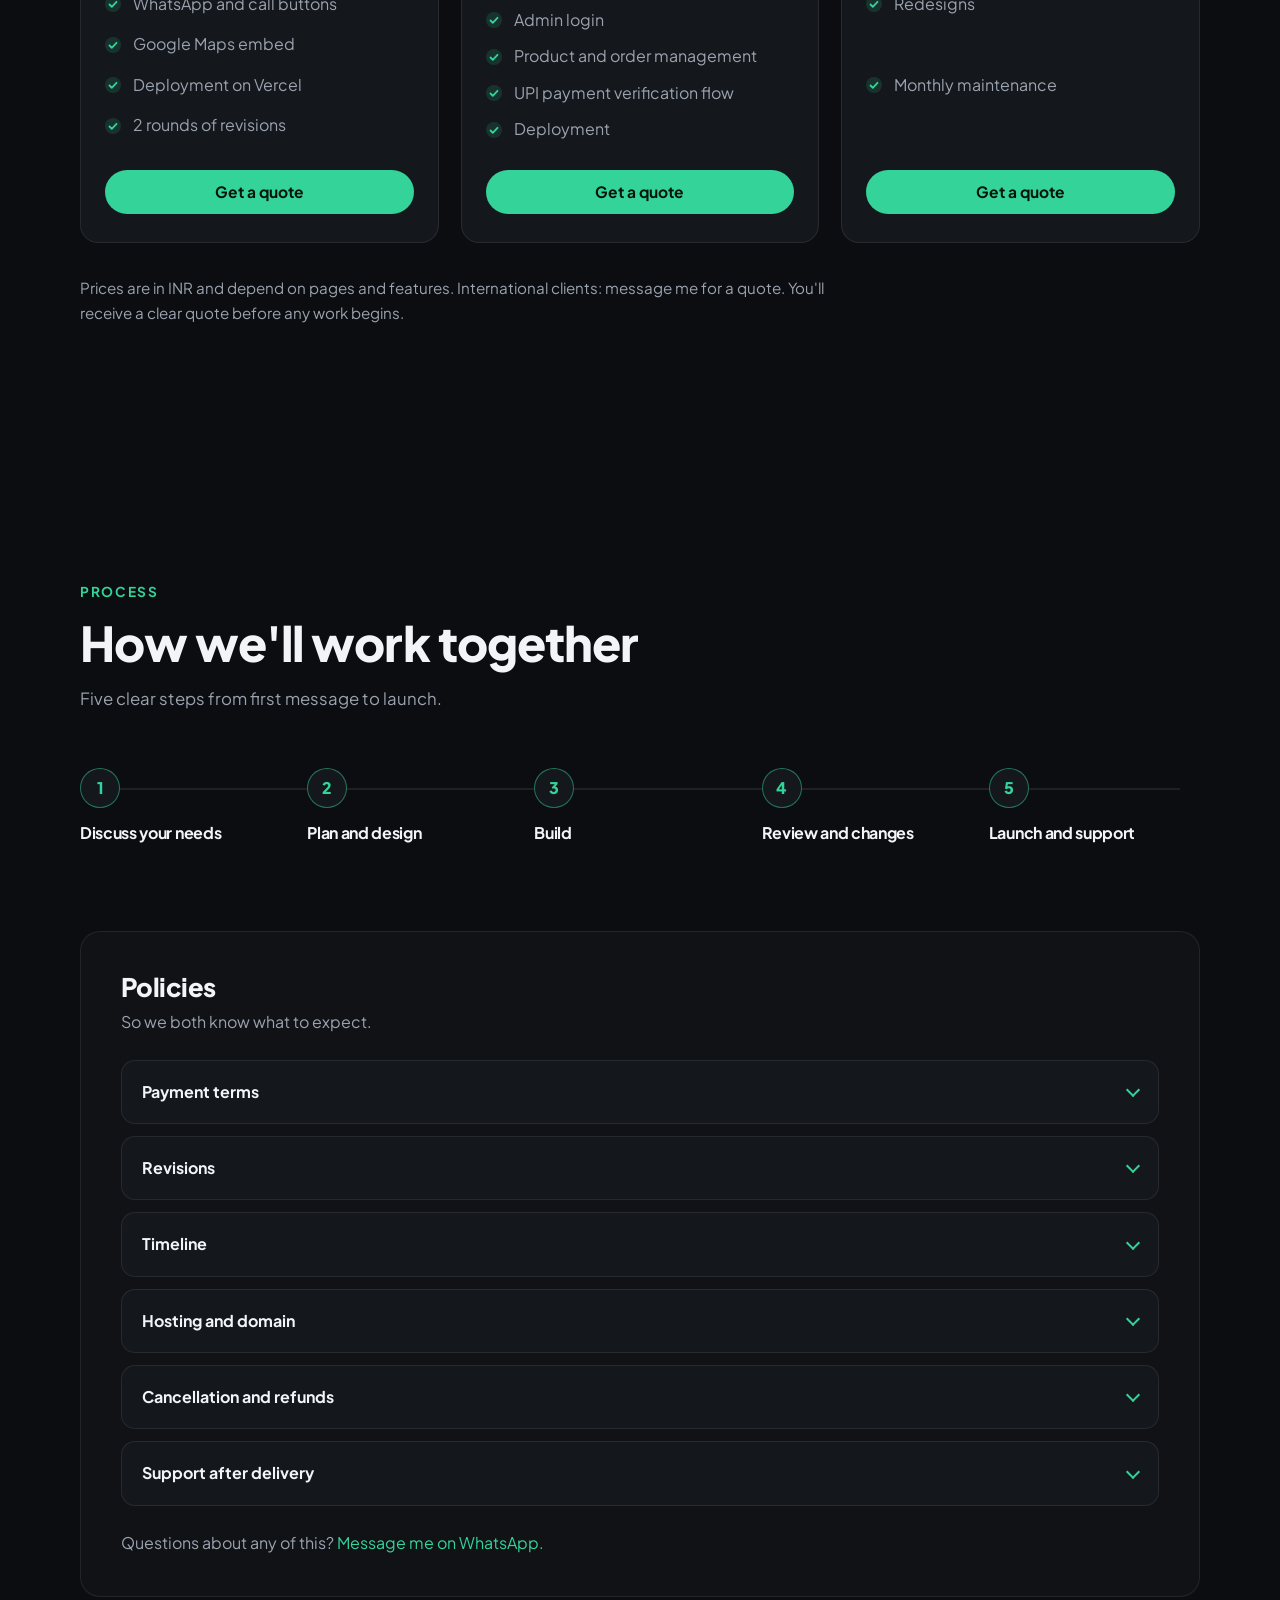
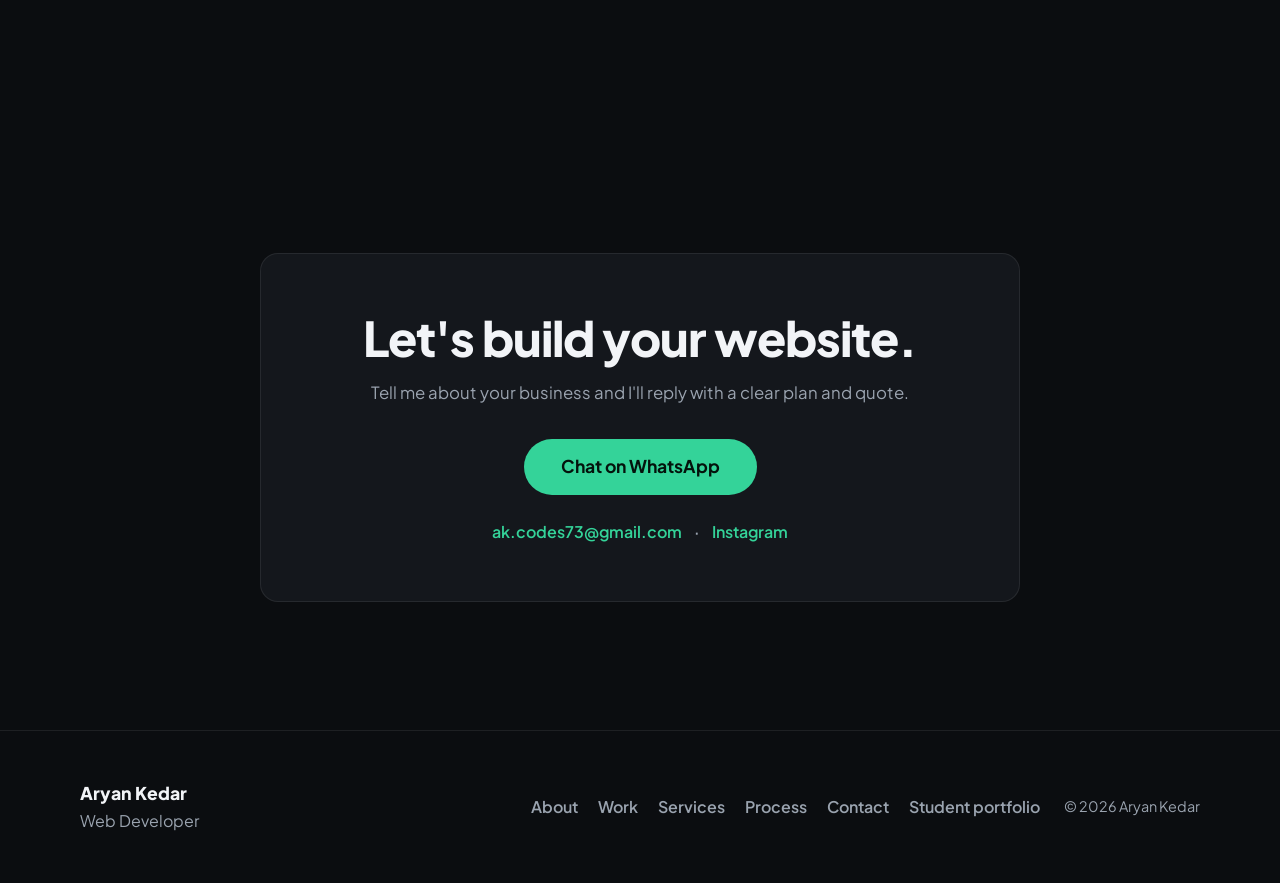
==== commit 15360873: "added images to assests and card" ====
--- a/index.html
+++ b/index.html
@@ -120,7 +120,7 @@
           <div class="carousel-track" id="work-track" tabindex="0">
             <article class="card project" aria-label="Project 1 of 3">
               <div class="shot">
-                <img src="assets/images/kedar-farmhouse.jpg" alt="Screenshot of the Kedar Farmhouse booking website"
+                <img src="/assets/images/kedar-farmhouse.png" alt="Screenshot of the Kedar Farmhouse booking website"
                   loading="lazy" width="800" height="500">
                 <div class="shot-placeholder" aria-hidden="true"><span>Kedar Farmhouse</span></div>
               </div>
@@ -142,7 +142,7 @@
 
             <article class="card project" aria-label="Project 2 of 3">
               <div class="shot">
-                <img src="assets/images/foodexpress.jpg"
+                <img src="/assets/images/foodexpress.png"
                   alt="Screenshot of the FoodExpress cafe delivery website concept" loading="lazy" width="800"
                   height="500">
                 <div class="shot-placeholder" aria-hidden="true"><span>FoodExpress</span></div>
@@ -162,7 +162,7 @@
 
             <article class="card project" aria-label="Project 3 of 3">
               <div class="shot">
-                <img src="assets/images/my-shop-store.jpg" alt="Screenshot of the My Shop Store full-stack demo"
+                <img src="/assets/images/my-shop-store.png" alt="Screenshot of the My Shop Store full-stack demo"
                   loading="lazy" width="800" height="500">
                 <div class="shot-placeholder" aria-hidden="true"><span>My Shop Store</span></div>
               </div>
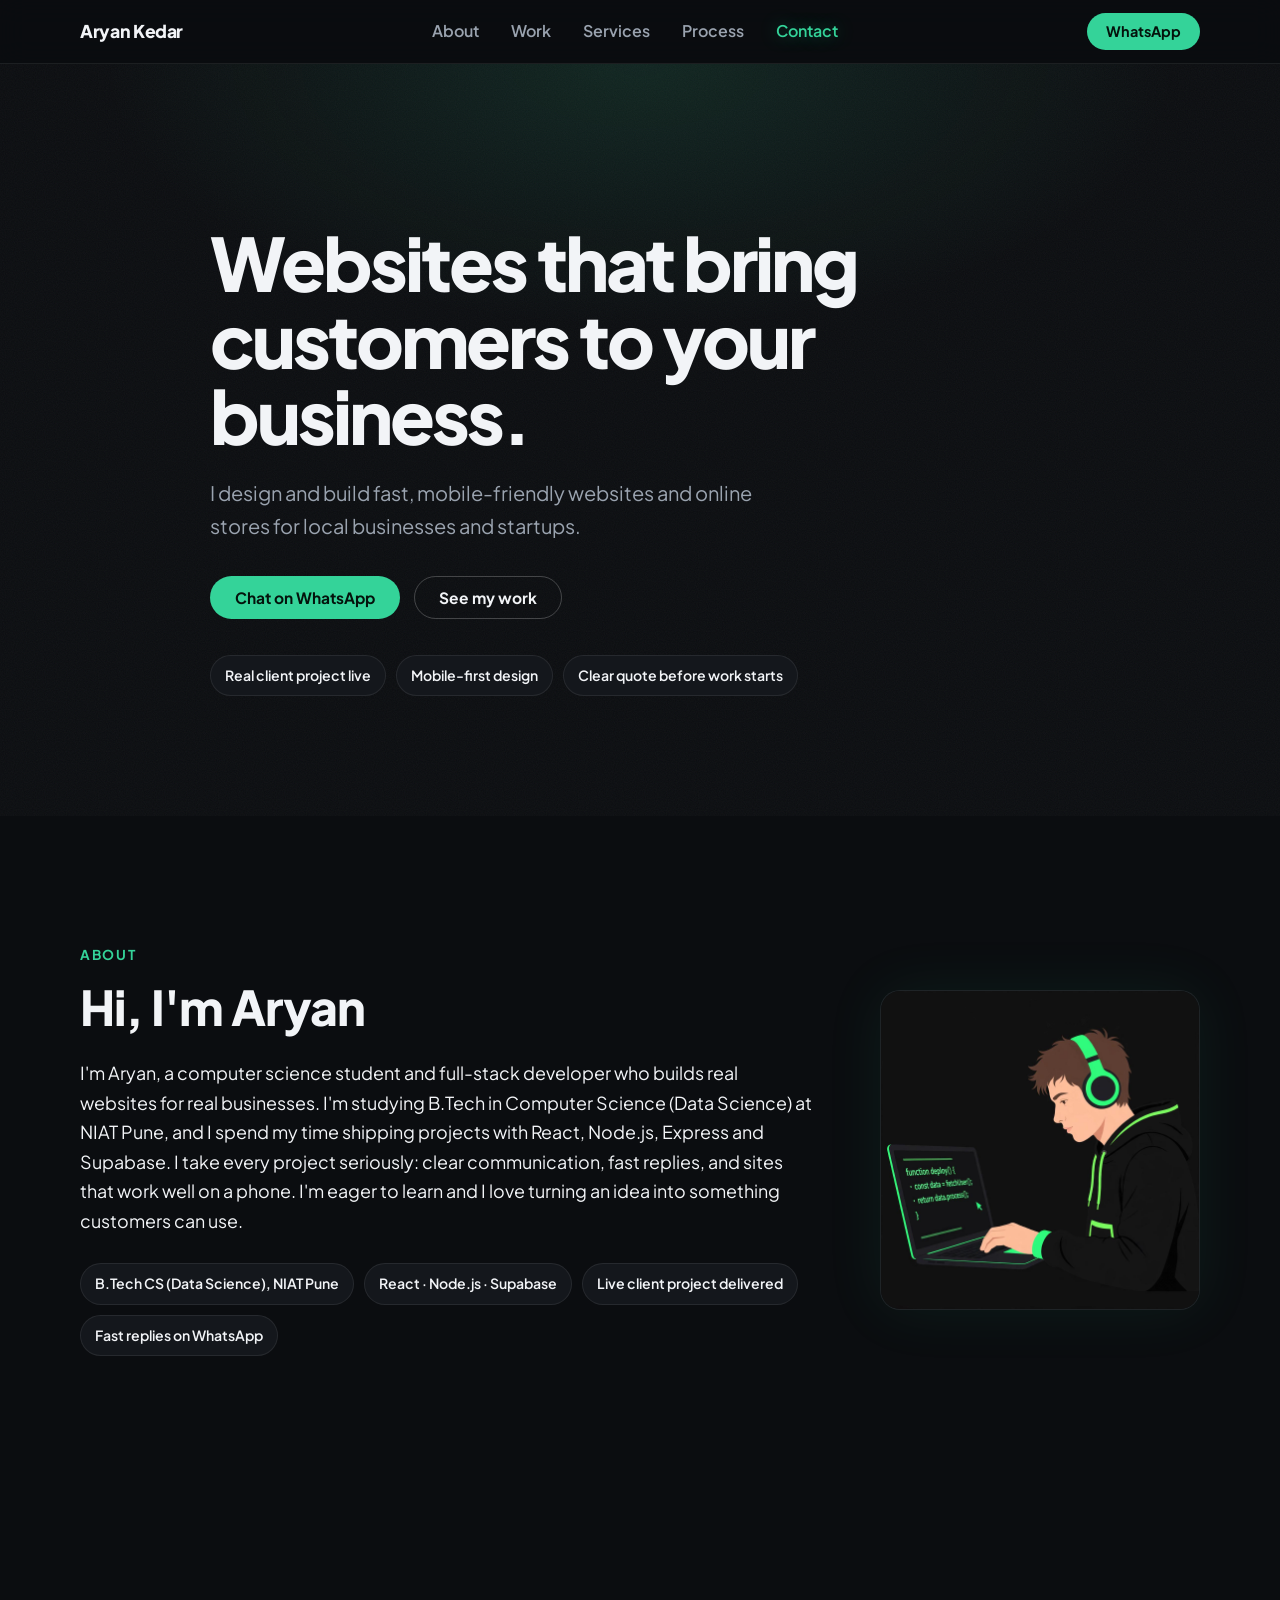
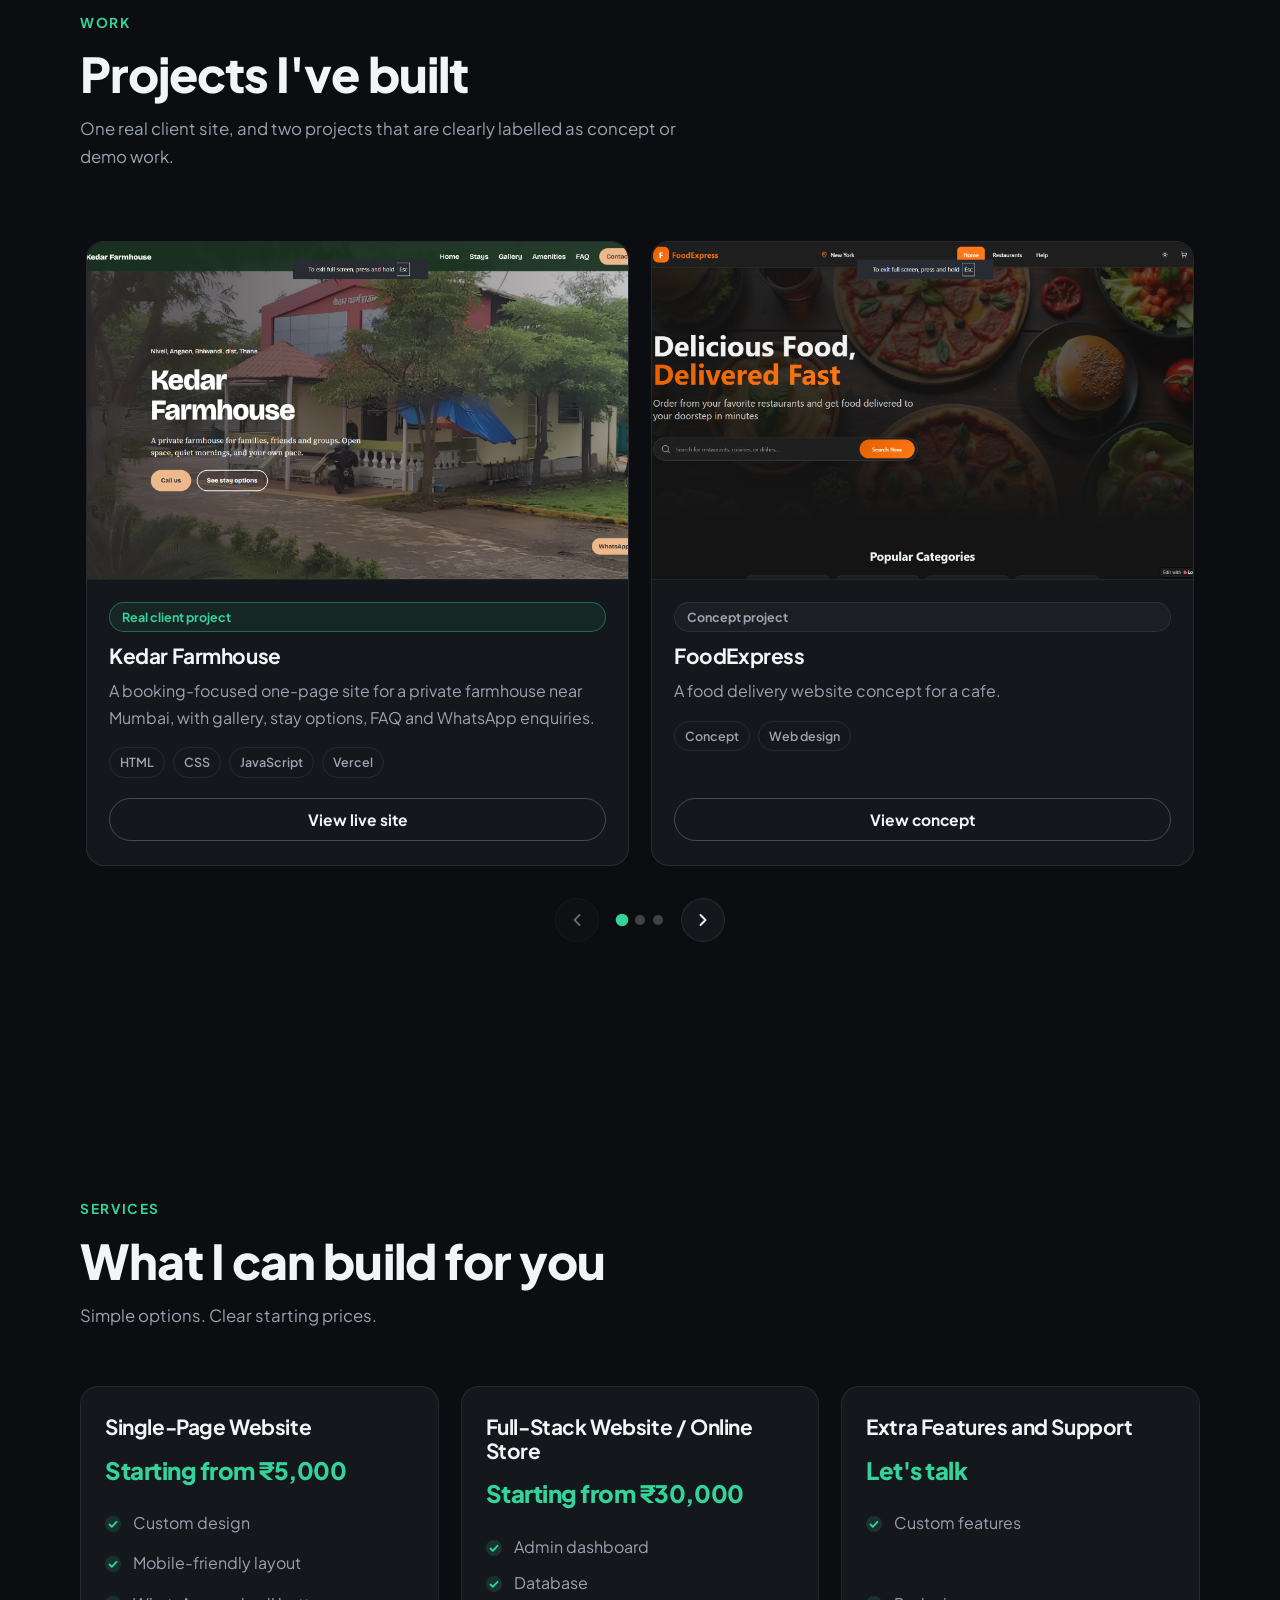
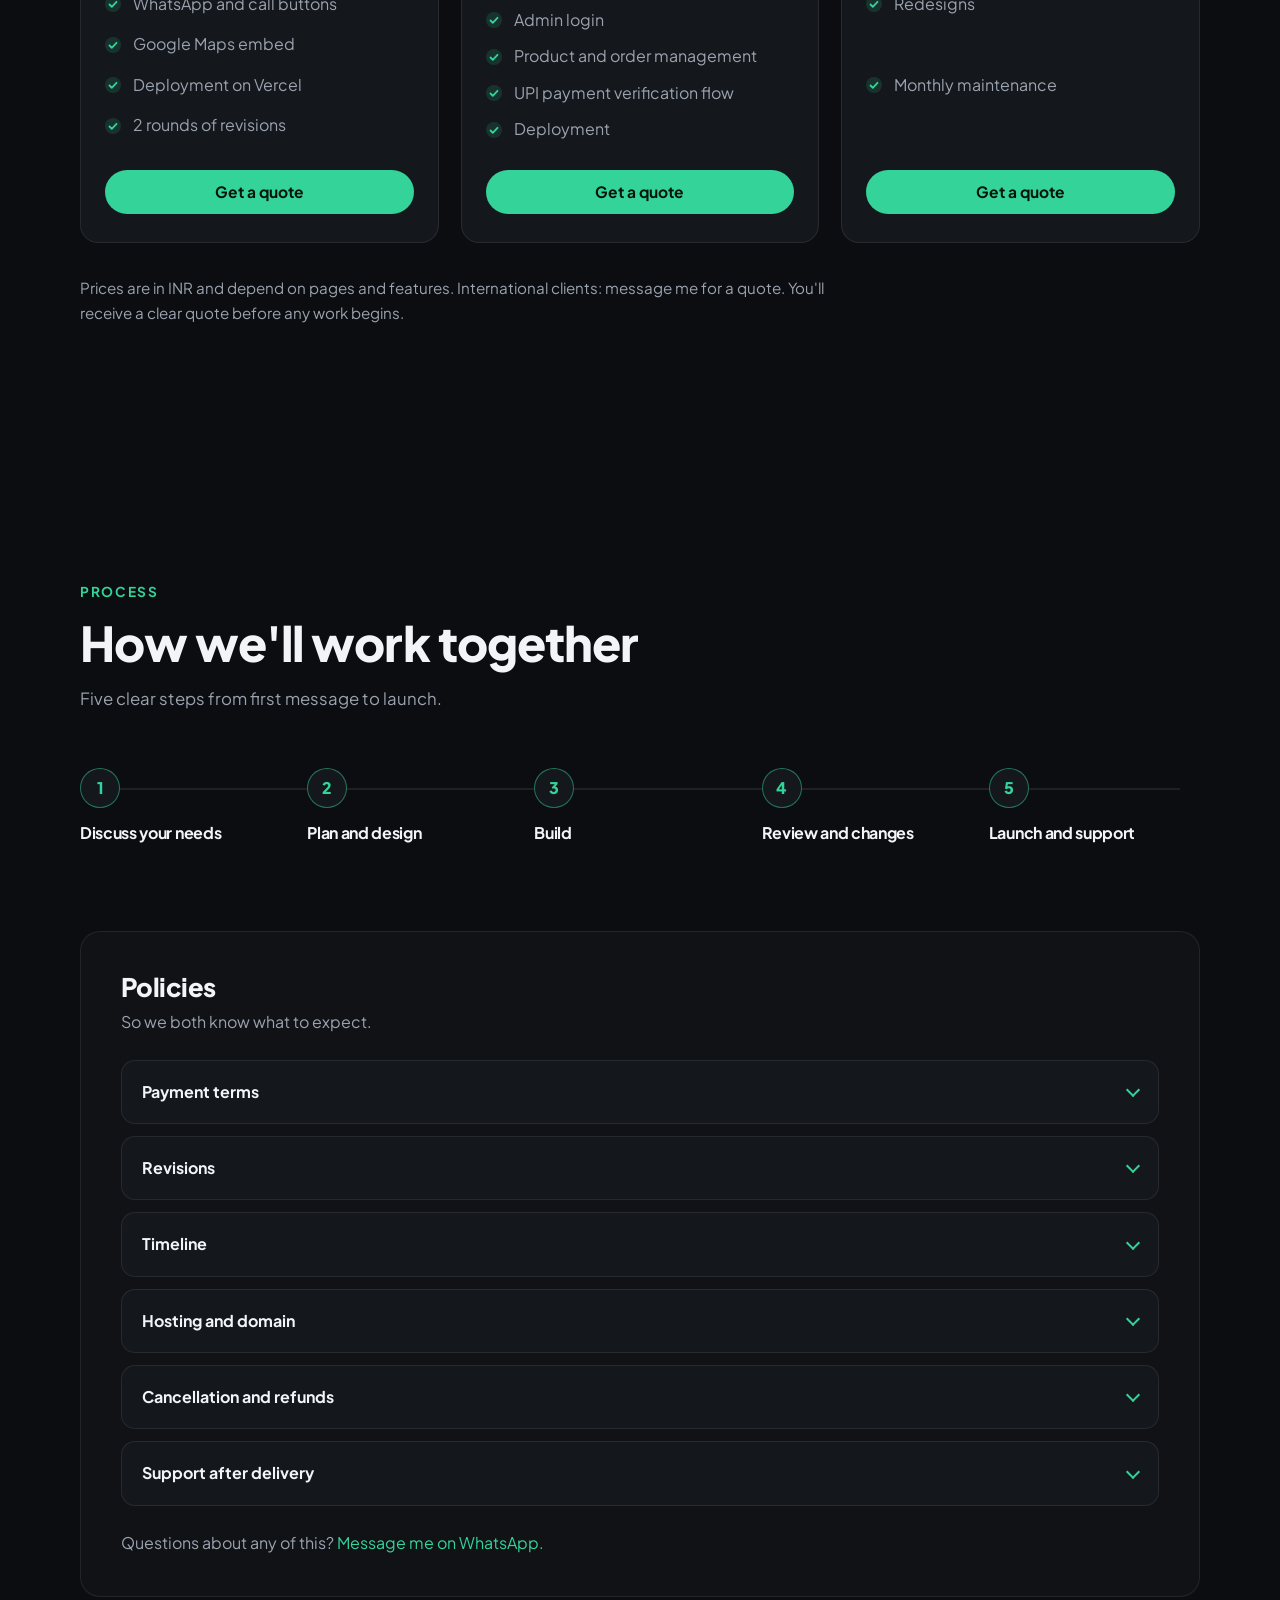
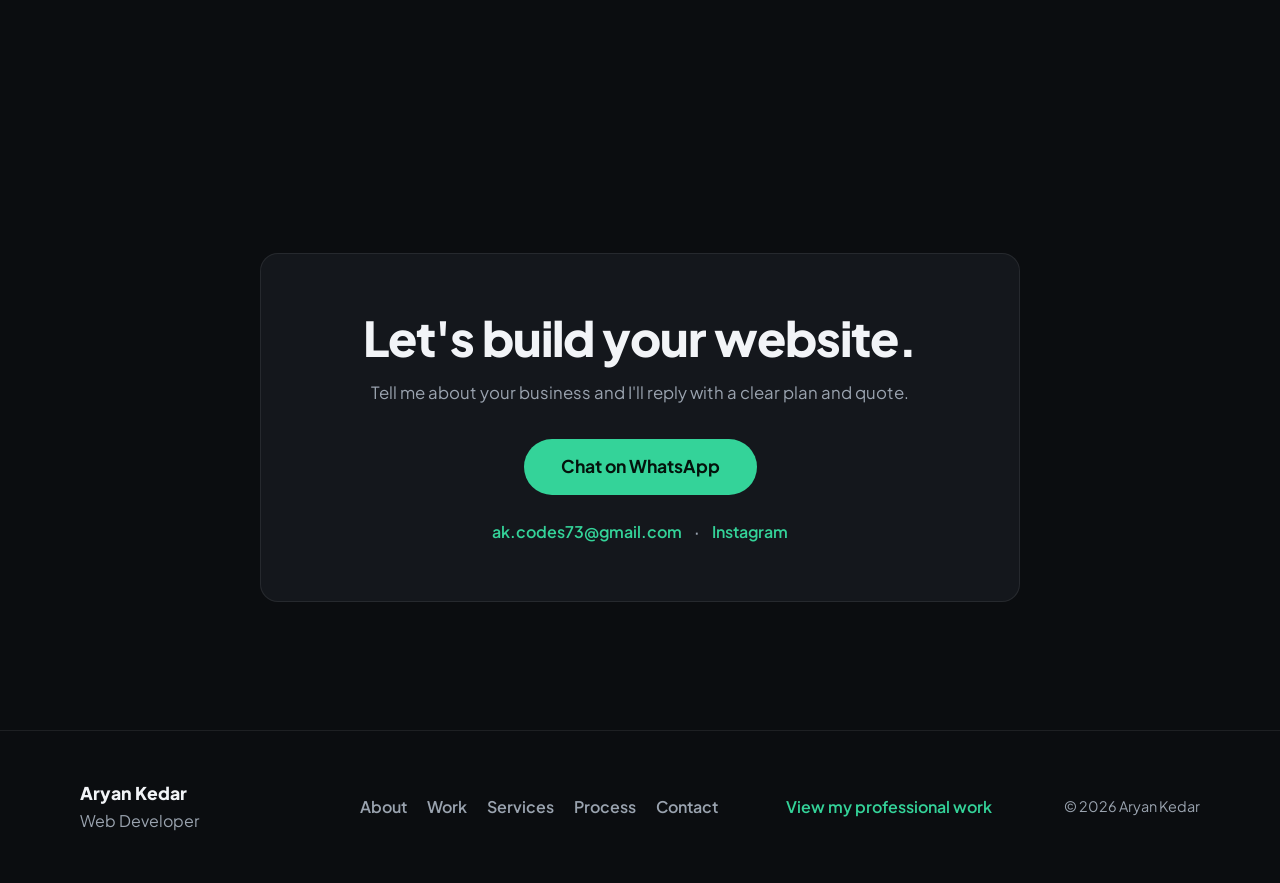
==== commit 83f52928: "fixed bugs" ====
--- a/index.html
+++ b/index.html
@@ -99,8 +99,8 @@
           </ul>
         </div>
         <figure class="about-figure reveal">
-          <img src="assets/images/character.png.jpeg" alt="Friendly cartoon character waving hello" width="352" height="739"
-            loading="lazy">
+          <img src="assets/images/character.png.jpeg" alt="Friendly cartoon character waving hello" width="352"
+            height="739" loading="lazy">
         </figure>
       </div>
     </section>
@@ -329,10 +329,12 @@
         <a href="#services">Services</a>
         <a href="#process">Process</a>
         <a href="#contact">Contact</a>
-        <a href="https://portfolio-website-delta-ten-23.vercel.app/" target="_blank" rel="noopener">Student
-          portfolio</a>
+        <a href="https://portfolio-website-delta-ten-23.vercel.app/" target="_blank"
+          style="color: var(--accent); margin-left: 3rem;" rel="noopener">View my professional
+          work</a>
       </nav>
-      <p class="footer-copy">© 2026 Aryan Kedar</p>
+      <p class="footer-copy" style="margin-left: 3rem;">© 2026 Aryan Kedar</p>
+
     </div>
   </footer>
 
